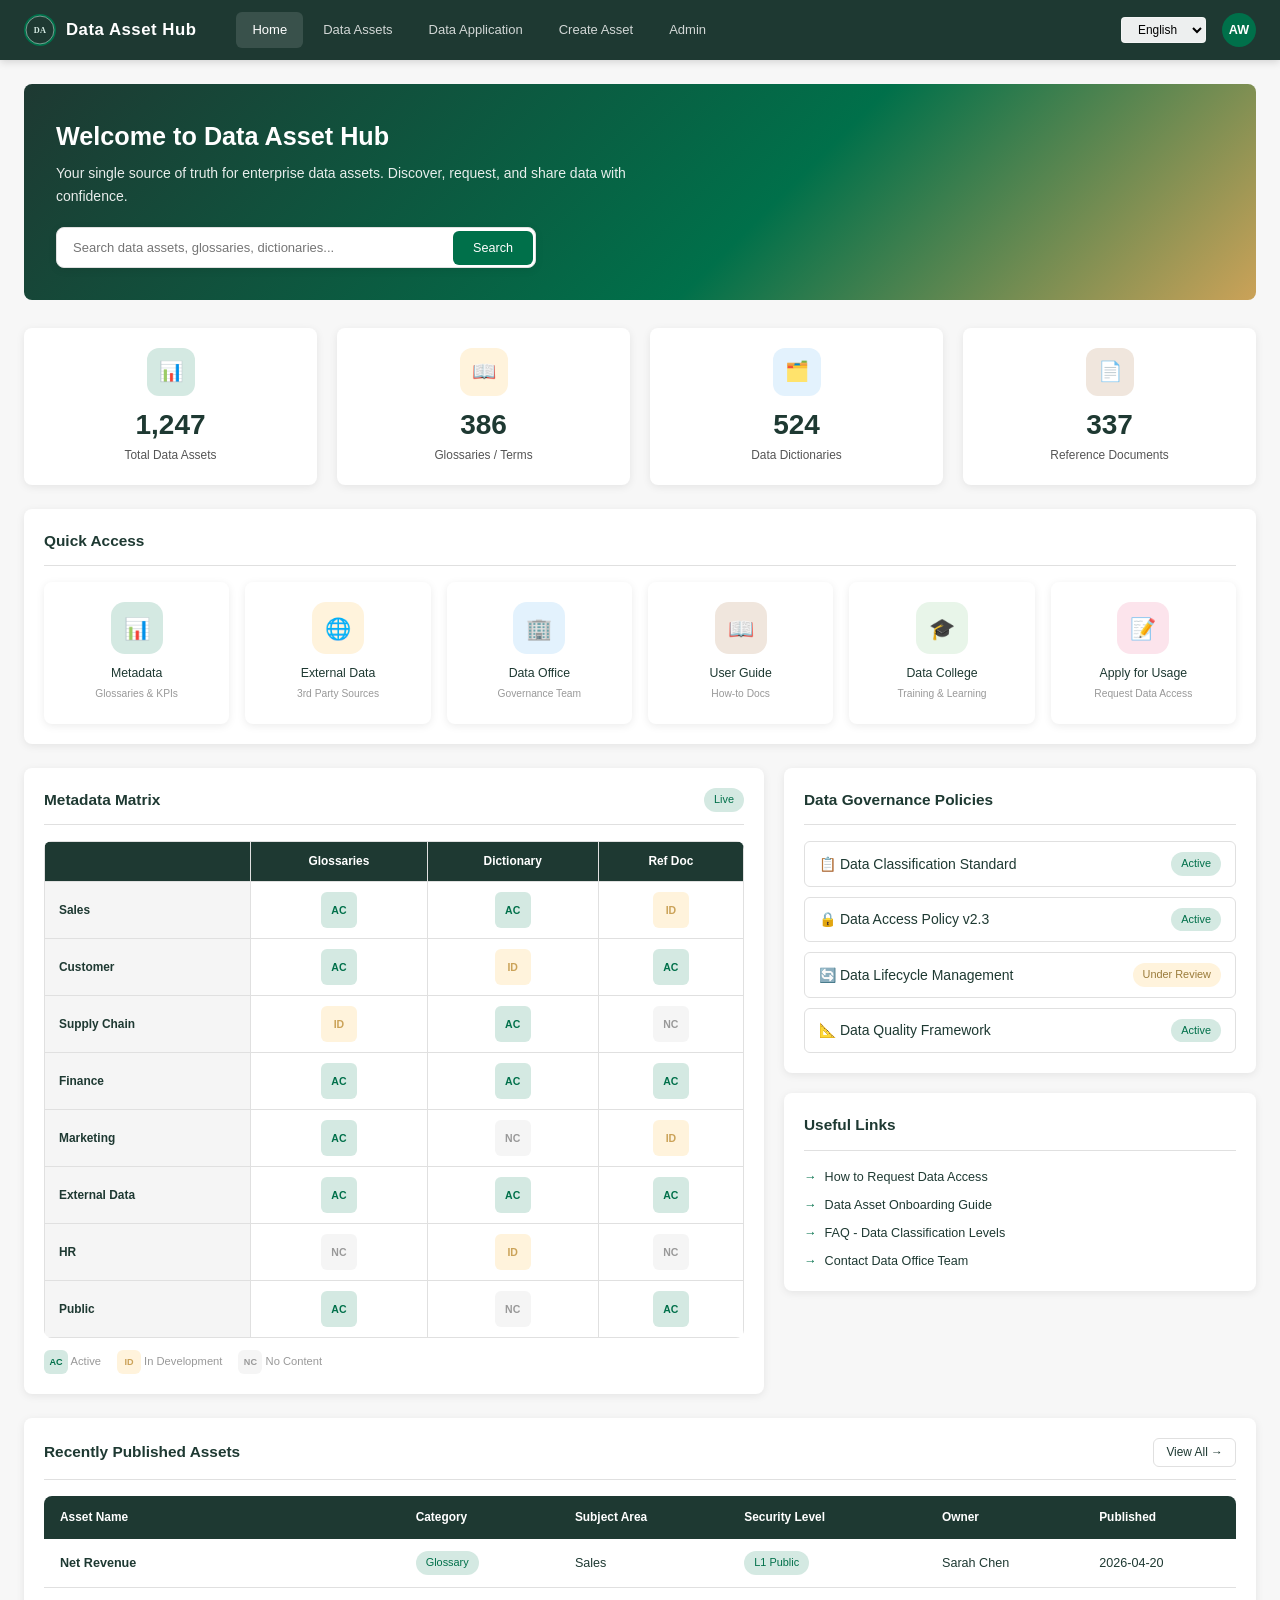
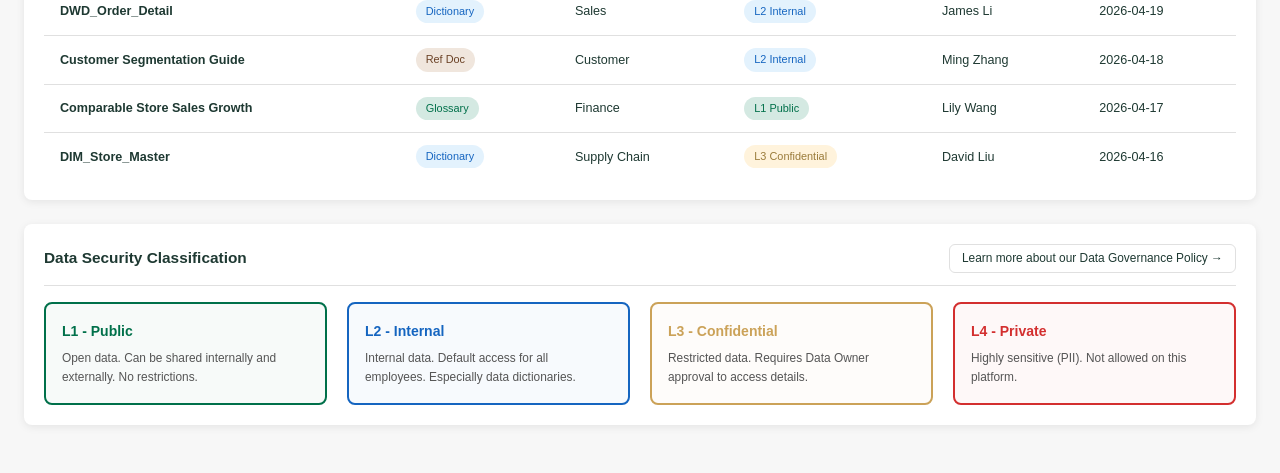
==== index.html @ 6fecf53f "Add asset shelf page with grid and list views, filtering options, and apply modal for L3 assets" ====
<!DOCTYPE html>
<html lang="en">
<head>
  <meta charset="UTF-8">
  <meta name="viewport" content="width=device-width, initial-scale=1.0">
  <title>Data Asset Hub - Home</title>
  <link rel="stylesheet" href="css/style.css">
</head>
<body>
  <div id="nav-placeholder"></div>

  <div class="page-wrapper">
    <div class="page-container wide">

      <!-- Hero Banner -->
      <div class="detail-hero" style="margin-bottom:28px; background: linear-gradient(135deg, #1E3932 0%, #00704A 60%, #CBA258 100%);">
        <div style="max-width:640px;">
          <h1 style="font-size:1.8rem; margin-bottom:6px;">Welcome to Data Asset Hub</h1>
          <p style="opacity:0.9; font-size:1rem; margin-bottom:20px;">Your single source of truth for enterprise data assets. Discover, request, and share data with confidence.</p>
          <div class="search-bar" style="max-width:480px; background:#fff;">
            <input type="text" placeholder="Search data assets, glossaries, dictionaries..." onkeydown="if(event.key==='Enter')handleSearch(this)">
            <button onclick="handleSearch(this.previousElementSibling)">Search</button>
          </div>
        </div>
      </div>

      <!-- Stats Overview -->
      <div class="grid-4 mb-24">
        <div class="stat-card">
          <div class="stat-icon" style="background:var(--sb-light-green); color:var(--sb-green);">📊</div>
          <div class="stat-number">1,247</div>
          <div class="stat-label">Total Data Assets</div>
        </div>
        <div class="stat-card">
          <div class="stat-icon" style="background:#FFF3DC; color:var(--sb-gold);">📖</div>
          <div class="stat-number">386</div>
          <div class="stat-label">Glossaries / Terms</div>
        </div>
        <div class="stat-card">
          <div class="stat-icon" style="background:#E3F2FD; color:#1565C0;">🗂️</div>
          <div class="stat-number">524</div>
          <div class="stat-label">Data Dictionaries</div>
        </div>
        <div class="stat-card">
          <div class="stat-icon" style="background:#F0E6DD; color:var(--sb-brown);">📄</div>
          <div class="stat-number">337</div>
          <div class="stat-label">Reference Documents</div>
        </div>
      </div>

      <!-- Quick Access -->
      <div class="card mb-24">
        <div class="card-header">
          <h3>Quick Access</h3>
        </div>
        <div class="feature-icon-grid" style="grid-template-columns:repeat(6,1fr);">
          <a href="shelf.html?type=glossary" class="feature-icon-card">
            <div class="fi-icon" style="background:var(--sb-light-green); color:var(--sb-green);">📊</div>
            <div class="fi-label">Metadata<br><small style="color:var(--text-muted)">Glossaries & KPIs</small></div>
          </a>
          <a href="shelf.html?domain=external" class="feature-icon-card">
            <div class="fi-icon" style="background:#FFF3DC; color:var(--sb-gold);">🌐</div>
            <div class="fi-label">External Data<br><small style="color:var(--text-muted)">3rd Party Sources</small></div>
          </a>
          <a href="#" class="feature-icon-card">
            <div class="fi-icon" style="background:#E3F2FD; color:#1565C0;">🏢</div>
            <div class="fi-label">Data Office<br><small style="color:var(--text-muted)">Governance Team</small></div>
          </a>
          <a href="#" class="feature-icon-card">
            <div class="fi-icon" style="background:#F0E6DD; color:var(--sb-brown);">📖</div>
            <div class="fi-label">User Guide<br><small style="color:var(--text-muted)">How-to Docs</small></div>
          </a>
          <a href="#" class="feature-icon-card">
            <div class="fi-icon" style="background:#E8F5E9; color:var(--sb-dark-green);">🎓</div>
            <div class="fi-label">Data College<br><small style="color:var(--text-muted)">Training & Learning</small></div>
          </a>
          <a href="apply-data.html" class="feature-icon-card">
            <div class="fi-icon" style="background:#FCE4EC; color:#C62828;">📝</div>
            <div class="fi-label">Apply for Usage<br><small style="color:var(--text-muted)">Request Data Access</small></div>
          </a>
        </div>
      </div>

      <!-- Two column: Matrix + Policies -->
      <div class="grid-2 mb-24">

        <!-- Metadata Platform Matrix -->
        <div class="card">
          <div class="card-header">
            <h3>Metadata Matrix</h3>
            <span class="tag tag-green">Live</span>
          </div>
          <div class="matrix-container" style="box-shadow:none;">
            <table class="matrix-table">
              <thead>
                <tr>
                  <th></th>
                  <th>Glossaries</th>
                  <th>Dictionary</th>
                  <th>Ref Doc</th>
                </tr>
              </thead>
              <tbody>
                <tr>
                  <th>Sales</th>
                  <td><span class="matrix-cell ac" onclick="location.href='shelf.html?domain=sales&type=glossary'">AC</span></td>
                  <td><span class="matrix-cell ac" onclick="location.href='shelf.html?domain=sales&type=dictionary'">AC</span></td>
                  <td><span class="matrix-cell id">ID</span></td>
                </tr>
                <tr>
                  <th>Customer</th>
                  <td><span class="matrix-cell ac" onclick="location.href='shelf.html?domain=customer&type=glossary'">AC</span></td>
                  <td><span class="matrix-cell id">ID</span></td>
                  <td><span class="matrix-cell ac" onclick="location.href='shelf.html?domain=customer&type=document'">AC</span></td>
                </tr>
                <tr>
                  <th>Supply Chain</th>
                  <td><span class="matrix-cell id">ID</span></td>
                  <td><span class="matrix-cell ac" onclick="location.href='shelf.html?domain=supply&type=dictionary'">AC</span></td>
                  <td><span class="matrix-cell nc">NC</span></td>
                </tr>
                <tr>
                  <th>Finance</th>
                  <td><span class="matrix-cell ac" onclick="location.href='shelf.html?domain=finance&type=glossary'">AC</span></td>
                  <td><span class="matrix-cell ac" onclick="location.href='shelf.html?domain=finance&type=dictionary'">AC</span></td>
                  <td><span class="matrix-cell ac" onclick="location.href='shelf.html?domain=finance&type=document'">AC</span></td>
                </tr>
                <tr>
                  <th>Marketing</th>
                  <td><span class="matrix-cell ac" onclick="location.href='shelf.html?domain=marketing&type=glossary'">AC</span></td>
                  <td><span class="matrix-cell nc">NC</span></td>
                  <td><span class="matrix-cell id">ID</span></td>
                </tr>
                <tr>
                  <th>External Data</th>
                  <td><span class="matrix-cell ac" onclick="location.href='shelf.html?domain=external&type=glossary'">AC</span></td>
                  <td><span class="matrix-cell ac" onclick="location.href='shelf.html?domain=external&type=dictionary'">AC</span></td>
                  <td><span class="matrix-cell ac" onclick="location.href='shelf.html?domain=external&type=document'">AC</span></td>
                </tr>
                <tr>
                  <th>HR</th>
                  <td><span class="matrix-cell nc">NC</span></td>
                  <td><span class="matrix-cell id">ID</span></td>
                  <td><span class="matrix-cell nc">NC</span></td>
                </tr>
                <tr>
                  <th>Public</th>
                  <td><span class="matrix-cell ac" onclick="location.href='shelf.html?domain=public&type=glossary'">AC</span></td>
                  <td><span class="matrix-cell nc">NC</span></td>
                  <td><span class="matrix-cell ac" onclick="location.href='shelf.html?domain=public&type=document'">AC</span></td>
                </tr>
              </tbody>
            </table>
          </div>
          <div style="margin-top:12px; font-size:0.8rem; color:var(--text-muted); display:flex; gap:16px;">
            <span><span class="matrix-cell ac" style="width:24px;height:24px;font-size:0.65rem;">AC</span> Active</span>
            <span><span class="matrix-cell id" style="width:24px;height:24px;font-size:0.65rem;">ID</span> In Development</span>
            <span><span class="matrix-cell nc" style="width:24px;height:24px;font-size:0.65rem;">NC</span> No Content</span>
          </div>
        </div>

        <!-- Governance Policies & Useful Links -->
        <div>
          <div class="card" style="margin-bottom:20px;">
            <div class="card-header">
              <h3>Data Governance Policies</h3>
            </div>
            <div style="display:flex; flex-direction:column; gap:10px;">
              <a href="#" class="flex-between" style="padding:10px 14px; border-radius:6px; border:1px solid var(--border-color); color:var(--text-primary);">
                <span>📋 Data Classification Standard</span>
                <span class="tag tag-green">Active</span>
              </a>
              <a href="#" class="flex-between" style="padding:10px 14px; border-radius:6px; border:1px solid var(--border-color); color:var(--text-primary);">
                <span>🔒 Data Access Policy v2.3</span>
                <span class="tag tag-green">Active</span>
              </a>
              <a href="#" class="flex-between" style="padding:10px 14px; border-radius:6px; border:1px solid var(--border-color); color:var(--text-primary);">
                <span>🔄 Data Lifecycle Management</span>
                <span class="tag tag-gold">Under Review</span>
              </a>
              <a href="#" class="flex-between" style="padding:10px 14px; border-radius:6px; border:1px solid var(--border-color); color:var(--text-primary);">
                <span>📐 Data Quality Framework</span>
                <span class="tag tag-green">Active</span>
              </a>
            </div>
          </div>

          <div class="card">
            <div class="card-header">
              <h3>Useful Links</h3>
            </div>
            <div style="display:flex; flex-direction:column; gap:8px;">
              <a href="#" style="display:flex; align-items:center; gap:8px; color:var(--text-primary); font-size:0.9rem;">
                <span style="color:var(--sb-green);">→</span> How to Request Data Access
              </a>
              <a href="#" style="display:flex; align-items:center; gap:8px; color:var(--text-primary); font-size:0.9rem;">
                <span style="color:var(--sb-green);">→</span> Data Asset Onboarding Guide
              </a>
              <a href="#" style="display:flex; align-items:center; gap:8px; color:var(--text-primary); font-size:0.9rem;">
                <span style="color:var(--sb-green);">→</span> FAQ - Data Classification Levels
              </a>
              <a href="#" style="display:flex; align-items:center; gap:8px; color:var(--text-primary); font-size:0.9rem;">
                <span style="color:var(--sb-green);">→</span> Contact Data Office Team
              </a>
            </div>
          </div>
        </div>
      </div>

      <!-- Recently Published Assets -->
      <div class="card mb-24">
        <div class="card-header">
          <h3>Recently Published Assets</h3>
          <a href="shelf.html" class="btn btn-sm btn-secondary">View All →</a>
        </div>
        <table class="data-table">
          <thead>
            <tr>
              <th>Asset Name</th>
              <th>Category</th>
              <th>Subject Area</th>
              <th>Security Level</th>
              <th>Owner</th>
              <th>Published</th>
            </tr>
          </thead>
          <tbody>
            <tr style="cursor:pointer" onclick="location.href='detail-glossary.html'">
              <td><strong>Net Revenue</strong></td>
              <td><span class="tag tag-green">Glossary</span></td>
              <td>Sales</td>
              <td><span class="tag tag-l1">L1 Public</span></td>
              <td>Sarah Chen</td>
              <td>2026-04-20</td>
            </tr>
            <tr style="cursor:pointer" onclick="location.href='detail-dictionary.html'">
              <td><strong>DWD_Order_Detail</strong></td>
              <td><span class="tag tag-blue">Dictionary</span></td>
              <td>Sales</td>
              <td><span class="tag tag-l2">L2 Internal</span></td>
              <td>James Li</td>
              <td>2026-04-19</td>
            </tr>
            <tr style="cursor:pointer" onclick="location.href='detail-document.html'">
              <td><strong>Customer Segmentation Guide</strong></td>
              <td><span class="tag tag-brown">Ref Doc</span></td>
              <td>Customer</td>
              <td><span class="tag tag-l2">L2 Internal</span></td>
              <td>Ming Zhang</td>
              <td>2026-04-18</td>
            </tr>
            <tr style="cursor:pointer" onclick="location.href='detail-glossary.html'">
              <td><strong>Comparable Store Sales Growth</strong></td>
              <td><span class="tag tag-green">Glossary</span></td>
              <td>Finance</td>
              <td><span class="tag tag-l1">L1 Public</span></td>
              <td>Lily Wang</td>
              <td>2026-04-17</td>
            </tr>
            <tr style="cursor:pointer" onclick="location.href='detail-dictionary.html'">
              <td><strong>DIM_Store_Master</strong></td>
              <td><span class="tag tag-blue">Dictionary</span></td>
              <td>Supply Chain</td>
              <td><span class="tag tag-l3">L3 Confidential</span></td>
              <td>David Liu</td>
              <td>2026-04-16</td>
            </tr>
          </tbody>
        </table>
      </div>

      <!-- Data Security Levels Guide -->
      <div class="card mb-24">
        <div class="card-header">
          <h3>Data Security Classification</h3>
          <a href="detail-policy.html" class="btn btn-sm btn-secondary">Learn more about our Data Governance Policy →</a>
        </div>
        <div class="grid-4">
          <div style="padding:16px; border-radius:8px; border:2px solid var(--sb-green); background:rgba(0,112,74,0.03);">
            <div style="font-weight:700; color:var(--sb-green); margin-bottom:6px;">L1 - Public</div>
            <div style="font-size:0.85rem; color:var(--text-secondary);">Open data. Can be shared internally and externally. No restrictions.</div>
          </div>
          <div style="padding:16px; border-radius:8px; border:2px solid #1565C0; background:rgba(21,101,192,0.03);">
            <div style="font-weight:700; color:#1565C0; margin-bottom:6px;">L2 - Internal</div>
            <div style="font-size:0.85rem; color:var(--text-secondary);">Internal data. Default access for all employees. Especially data dictionaries.</div>
          </div>
          <div style="padding:16px; border-radius:8px; border:2px solid var(--sb-gold); background:rgba(203,162,88,0.03);">
            <div style="font-weight:700; color:var(--sb-gold); margin-bottom:6px;">L3 - Confidential</div>
            <div style="font-size:0.85rem; color:var(--text-secondary);">Restricted data. Requires Data Owner approval to access details.</div>
          </div>
          <div style="padding:16px; border-radius:8px; border:2px solid var(--sb-error); background:rgba(211,47,47,0.03);">
            <div style="font-weight:700; color:var(--sb-error); margin-bottom:6px;">L4 - Private</div>
            <div style="font-size:0.85rem; color:var(--text-secondary);">Highly sensitive (PII). Not allowed on this platform.</div>
          </div>
        </div>
      </div>

    </div>
  </div>

  <script src="js/main.js"></script>
  <script>initNav('home');</script>
</body>
</html>
---- css/style.css ----
/* ===== Starbucks Data Asset Platform - Global Styles ===== */

/* -- CSS Variables -- */
:root {
  --sb-green: #00704A;
  --sb-dark-green: #1E3932;
  --sb-light-green: #D4E9E2;
  --sb-brown: #6B4226;
  --sb-gold: #CBA258;
  --sb-yellow: #F5A623;
  --sb-orange-light: #F4B8A5;
  --sb-cancel-pink: #E8967D;
  --sb-success: #2E7D32;
  --sb-warning: #F5A623;
  --sb-error: #D32F2F;
  --sb-info: #1976D2;
  --bg-primary: #F7F7F7;
  --bg-white: #FFFFFF;
  --bg-card: #FFFFFF;
  --text-primary: #1E3932;
  --text-secondary: #555555;
  --text-muted: #999999;
  --border-color: #E0E0E0;
  --border-radius: 8px;
  --shadow-card: 0 2px 8px rgba(0, 0, 0, 0.08);
  --shadow-hover: 0 4px 16px rgba(0, 0, 0, 0.12);
  --nav-height: 60px;
  --sidebar-width: 240px;
  --transition: all 0.2s ease;
}

/* -- Reset & Base -- */
*, *::before, *::after {
  box-sizing: border-box;
  margin: 0;
  padding: 0;
}

html {
  font-size: 14px;
  scroll-behavior: smooth;
}

body {
  font-family: 'Segoe UI', 'PingFang SC', 'Microsoft YaHei', sans-serif;
  color: var(--text-primary);
  background: var(--bg-primary);
  line-height: 1.6;
  min-height: 100vh;
}

a {
  color: var(--sb-green);
  text-decoration: none;
  transition: var(--transition);
}
a:hover {
  color: var(--sb-dark-green);
}

img {
  max-width: 100%;
}

/* -- Top Navigation -- */
.top-nav {
  position: fixed;
  top: 0;
  left: 0;
  right: 0;
  height: var(--nav-height);
  background: var(--sb-dark-green);
  color: #fff;
  display: flex;
  align-items: center;
  padding: 0 24px;
  z-index: 1000;
  box-shadow: 0 2px 8px rgba(0,0,0,0.15);
}

.top-nav .logo {
  display: flex;
  align-items: center;
  gap: 10px;
  font-size: 1.2rem;
  font-weight: 700;
  letter-spacing: 0.5px;
  cursor: pointer;
}

.top-nav .logo svg {
  width: 32px;
  height: 32px;
}

.top-nav .nav-links {
  display: flex;
  align-items: center;
  gap: 4px;
  margin-left: 40px;
}

.top-nav .nav-links a {
  color: rgba(255,255,255,0.8);
  padding: 8px 16px;
  border-radius: 6px;
  font-size: 0.93rem;
  transition: var(--transition);
}

.top-nav .nav-links a:hover,
.top-nav .nav-links a.active {
  color: #fff;
  background: rgba(255,255,255,0.12);
}

.top-nav .nav-right {
  margin-left: auto;
  display: flex;
  align-items: center;
  gap: 16px;
}

.top-nav .nav-right .lang-switch {
  background: rgba(255,255,255,0.92);
  border: 1px solid rgba(255,255,255,0.4);
  color: #000;
  padding: 4px 12px;
  border-radius: 4px;
  cursor: pointer;
  font-size: 0.85rem;
}

.top-nav .user-avatar {
  width: 34px;
  height: 34px;
  border-radius: 50%;
  background: var(--sb-green);
  display: flex;
  align-items: center;
  justify-content: center;
  font-weight: 600;
  font-size: 0.9rem;
  cursor: pointer;
}

/* -- Page Layout -- */
.page-wrapper {
  margin-top: var(--nav-height);
  min-height: calc(100vh - var(--nav-height));
}

.page-container {
  max-width: 1280px;
  margin: 0 auto;
  padding: 24px;
}

.page-container.wide {
  max-width: 1440px;
}

/* -- Page Header -- */
.page-header {
  display: flex;
  align-items: center;
  justify-content: space-between;
  margin-bottom: 24px;
  flex-wrap: wrap;
  gap: 12px;
}

.page-header h1 {
  font-size: 1.6rem;
  font-weight: 700;
  color: var(--sb-dark-green);
}

.page-header .breadcrumb {
  font-size: 0.85rem;
  color: var(--text-muted);
  display: flex;
  align-items: center;
  gap: 6px;
  width: 100%;
}

.page-header .breadcrumb a {
  color: var(--text-secondary);
}
.page-header .breadcrumb span {
  color: var(--text-muted);
}

/* -- Buttons -- */
.btn {
  display: inline-flex;
  align-items: center;
  gap: 6px;
  padding: 8px 20px;
  border-radius: 6px;
  border: none;
  font-size: 0.93rem;
  font-weight: 500;
  cursor: pointer;
  transition: var(--transition);
  line-height: 1.4;
}

.btn-primary {
  background: var(--sb-green);
  color: #fff;
}
.btn-primary:hover {
  background: #005a3c;
}

.btn-secondary {
  background: var(--bg-white);
  color: var(--text-primary);
  border: 1px solid var(--border-color);
}
.btn-secondary:hover {
  border-color: var(--sb-green);
  color: var(--sb-green);
}

.btn-cancel {
  background: var(--sb-cancel-pink);
  color: #fff;
}
.btn-cancel:hover {
  background: #d67b63;
}

.btn-gold {
  background: var(--sb-gold);
  color: #fff;
}
.btn-gold:hover {
  background: #b8914a;
}

.btn-sm {
  padding: 5px 12px;
  font-size: 0.85rem;
}

.btn-lg {
  padding: 12px 28px;
  font-size: 1rem;
}

/* -- Cards -- */
.card {
  background: var(--bg-card);
  border-radius: var(--border-radius);
  box-shadow: var(--shadow-card);
  padding: 20px;
  transition: var(--transition);
}

.card:hover {
  box-shadow: var(--shadow-hover);
}

.card-header {
  display: flex;
  align-items: center;
  justify-content: space-between;
  margin-bottom: 16px;
  padding-bottom: 12px;
  border-bottom: 1px solid var(--border-color);
}

.card-header h3 {
  font-size: 1.1rem;
  font-weight: 600;
  color: var(--sb-dark-green);
}

/* -- Tags / Badges -- */
.tag {
  display: inline-flex;
  align-items: center;
  padding: 3px 10px;
  border-radius: 12px;
  font-size: 0.78rem;
  font-weight: 500;
}

.tag-green {
  background: var(--sb-light-green);
  color: var(--sb-green);
}
.tag-brown {
  background: #F0E6DD;
  color: var(--sb-brown);
}
.tag-gold {
  background: #FFF3DC;
  color: #9A7B3A;
}
.tag-blue {
  background: #E3F2FD;
  color: #1565C0;
}
.tag-red {
  background: #FFEBEE;
  color: #C62828;
}

/* Security Level Tags */
.tag-l1 {
  background: var(--sb-light-green);
  color: var(--sb-green);
}
.tag-l2 {
  background: #E3F2FD;
  color: #1565C0;
}
.tag-l3 {
  background: #FFF3DC;
  color: #9A7B3A;
}

/* Status Tags */
.status-approved {
  background: var(--sb-light-green);
  color: var(--sb-success);
}
.status-pending {
  background: #FFF3DC;
  color: var(--sb-warning);
}
.status-rejected {
  background: #FFEBEE;
  color: var(--sb-error);
}
.status-draft {
  background: #F5F5F5;
  color: var(--text-muted);
}

/* -- Tables -- */
.data-table {
  width: 100%;
  border-collapse: collapse;
  background: var(--bg-white);
  border-radius: var(--border-radius);
  overflow: hidden;
}

.data-table thead {
  background: var(--sb-dark-green);
  color: #fff;
}

.data-table th {
  padding: 12px 16px;
  text-align: left;
  font-weight: 600;
  font-size: 0.85rem;
  white-space: nowrap;
}

.data-table td {
  padding: 12px 16px;
  border-bottom: 1px solid var(--border-color);
  font-size: 0.9rem;
}

.data-table tbody tr:hover {
  background: #f9fdfb;
}

.data-table tbody tr:last-child td {
  border-bottom: none;
}

/* -- Forms -- */
.form-group {
  margin-bottom: 20px;
}

.form-group label {
  display: block;
  font-weight: 600;
  margin-bottom: 6px;
  font-size: 0.9rem;
  color: var(--text-primary);
}

.form-group label .required {
  color: var(--sb-error);
  margin-left: 2px;
}

.form-control {
  width: 100%;
  padding: 10px 14px;
  border: 1px solid var(--border-color);
  border-radius: 6px;
  font-size: 0.9rem;
  color: var(--text-primary);
  background: var(--bg-white);
  transition: var(--transition);
}

.form-control:focus {
  outline: none;
  border-color: var(--sb-green);
  box-shadow: 0 0 0 3px rgba(0, 112, 74, 0.1);
}

select.form-control {
  appearance: none;
  background-image: url("data:image/svg+xml,%3Csvg xmlns='http://www.w3.org/2000/svg' width='12' height='12' viewBox='0 0 12 12'%3E%3Cpath fill='%23555' d='M6 8L1 3h10z'/%3E%3C/svg%3E");
  background-repeat: no-repeat;
  background-position: right 12px center;
  padding-right: 32px;
}

textarea.form-control {
  resize: vertical;
  min-height: 80px;
}

.form-row {
  display: grid;
  grid-template-columns: 1fr 1fr;
  gap: 16px;
}

.form-section {
  background: var(--bg-white);
  border-radius: var(--border-radius);
  box-shadow: var(--shadow-card);
  padding: 24px;
  margin-bottom: 20px;
}

.form-section h3 {
  font-size: 1.05rem;
  font-weight: 600;
  color: var(--sb-dark-green);
  margin-bottom: 20px;
  padding-bottom: 10px;
  border-bottom: 2px solid var(--sb-light-green);
}

/* -- Search Bar -- */
.search-bar {
  display: flex;
  align-items: center;
  background: var(--bg-white);
  border: 1px solid var(--border-color);
  border-radius: 8px;
  padding: 2px;
  max-width: 480px;
  box-shadow: var(--shadow-card);
}

.search-bar input {
  flex: 1;
  border: none;
  padding: 10px 14px;
  font-size: 0.93rem;
  outline: none;
  background: transparent;
}

.search-bar button {
  background: var(--sb-green);
  color: #fff;
  border: none;
  padding: 10px 20px;
  border-radius: 6px;
  cursor: pointer;
  font-size: 0.9rem;
  transition: var(--transition);
}

.search-bar button:hover {
  background: #005a3c;
}

/* -- Grid Layouts -- */
.grid-2 { display: grid; grid-template-columns: 1fr 1fr; gap: 20px; }
.grid-3 { display: grid; grid-template-columns: repeat(3, 1fr); gap: 20px; }
.grid-4 { display: grid; grid-template-columns: repeat(4, 1fr); gap: 20px; }

/* -- Stats Cards -- */
.stat-card {
  background: var(--bg-white);
  border-radius: var(--border-radius);
  padding: 20px;
  box-shadow: var(--shadow-card);
  text-align: center;
  transition: var(--transition);
}

.stat-card:hover {
  transform: translateY(-2px);
  box-shadow: var(--shadow-hover);
}

.stat-card .stat-icon {
  width: 48px;
  height: 48px;
  border-radius: 12px;
  display: flex;
  align-items: center;
  justify-content: center;
  margin: 0 auto 12px;
  font-size: 1.4rem;
}

.stat-card .stat-number {
  font-size: 2rem;
  font-weight: 700;
  color: var(--sb-dark-green);
  line-height: 1.2;
}

.stat-card .stat-label {
  color: var(--text-secondary);
  font-size: 0.85rem;
  margin-top: 4px;
}

/* -- Matrix -- */
.matrix-container {
  overflow-x: auto;
  background: var(--bg-white);
  border-radius: var(--border-radius);
  box-shadow: var(--shadow-card);
}

.matrix-table {
  width: 100%;
  border-collapse: collapse;
  min-width: 700px;
}

.matrix-table th,
.matrix-table td {
  padding: 10px 14px;
  text-align: center;
  font-size: 0.85rem;
  border: 1px solid var(--border-color);
}

.matrix-table thead th {
  background: var(--sb-dark-green);
  color: #fff;
  font-weight: 600;
}

.matrix-table tbody th {
  background: #f5f5f5;
  font-weight: 600;
  text-align: left;
}

.matrix-cell {
  display: inline-flex;
  align-items: center;
  justify-content: center;
  width: 36px;
  height: 36px;
  border-radius: 6px;
  font-size: 0.75rem;
  font-weight: 600;
  cursor: pointer;
  transition: var(--transition);
}

.matrix-cell.ac {
  background: var(--sb-light-green);
  color: var(--sb-green);
}
.matrix-cell.ac:hover {
  background: var(--sb-green);
  color: #fff;
}

.matrix-cell.id {
  background: #FFF3DC;
  color: var(--sb-gold);
}

.matrix-cell.nc {
  background: #F5F5F5;
  color: var(--text-muted);
}

/* -- Timeline / Approval Flow -- */
.timeline {
  position: relative;
  padding-left: 32px;
}

.timeline::before {
  content: '';
  position: absolute;
  left: 12px;
  top: 0;
  bottom: 0;
  width: 2px;
  background: var(--border-color);
}

.timeline-item {
  position: relative;
  padding-bottom: 24px;
}

.timeline-item:last-child {
  padding-bottom: 0;
}

.timeline-dot {
  position: absolute;
  left: -26px;
  top: 4px;
  width: 14px;
  height: 14px;
  border-radius: 50%;
  background: var(--sb-green);
  border: 2px solid var(--bg-white);
  box-shadow: 0 0 0 2px var(--sb-green);
}

.timeline-dot.pending {
  background: var(--sb-gold);
  box-shadow: 0 0 0 2px var(--sb-gold);
}

.timeline-dot.rejected {
  background: var(--sb-error);
  box-shadow: 0 0 0 2px var(--sb-error);
}

.timeline-content {
  background: var(--bg-white);
  border-radius: var(--border-radius);
  padding: 14px 18px;
  box-shadow: var(--shadow-card);
}

.timeline-content .tl-header {
  display: flex;
  justify-content: space-between;
  align-items: center;
  margin-bottom: 6px;
}

.timeline-content .tl-name {
  font-weight: 600;
  color: var(--sb-dark-green);
}

.timeline-content .tl-date {
  font-size: 0.8rem;
  color: var(--text-muted);
}

.timeline-content .tl-role {
  font-size: 0.82rem;
  color: var(--text-secondary);
}

/* -- Tabs -- */
.tabs {
  display: flex;
  border-bottom: 2px solid var(--border-color);
  margin-bottom: 20px;
  gap: 0;
}

.tab-item {
  padding: 10px 20px;
  cursor: pointer;
  font-weight: 500;
  color: var(--text-secondary);
  border-bottom: 2px solid transparent;
  margin-bottom: -2px;
  transition: var(--transition);
  font-size: 0.93rem;
}

.tab-item:hover {
  color: var(--sb-green);
}

.tab-item.active {
  color: var(--sb-green);
  border-bottom-color: var(--sb-green);
}

.tab-content {
  display: none;
}

.tab-content.active {
  display: block;
}

/* -- Asset Card (Shelf page) -- */
.asset-card {
  background: var(--bg-white);
  border-radius: var(--border-radius);
  box-shadow: var(--shadow-card);
  padding: 20px;
  transition: var(--transition);
  cursor: pointer;
  border-left: 4px solid transparent;
}

.asset-card:hover {
  box-shadow: var(--shadow-hover);
  border-left-color: var(--sb-green);
  transform: translateY(-1px);
}

.asset-card .ac-top {
  display: flex;
  align-items: flex-start;
  justify-content: space-between;
  margin-bottom: 12px;
}

.asset-card .ac-title {
  font-size: 1rem;
  font-weight: 600;
  color: var(--sb-dark-green);
  line-height: 1.4;
}

.asset-card .ac-tags {
  display: flex;
  flex-wrap: wrap;
  gap: 6px;
  margin-bottom: 10px;
}

.asset-card .ac-desc {
  font-size: 0.85rem;
  color: var(--text-secondary);
  line-height: 1.5;
  margin-bottom: 12px;
  display: -webkit-box;
  -webkit-line-clamp: 2;
  -webkit-box-orient: vertical;
  overflow: hidden;
}

.asset-card .ac-footer {
  display: flex;
  align-items: center;
  justify-content: space-between;
  font-size: 0.8rem;
  color: var(--text-muted);
  padding-top: 10px;
  border-top: 1px solid var(--border-color);
}

.asset-card .ac-owner {
  display: flex;
  align-items: center;
  gap: 6px;
}

.asset-card .ac-owner-avatar {
  width: 22px;
  height: 22px;
  border-radius: 50%;
  background: var(--sb-light-green);
  color: var(--sb-green);
  display: flex;
  align-items: center;
  justify-content: center;
  font-size: 0.7rem;
  font-weight: 600;
}

/* -- Filter sidebar -- */
.filter-sidebar {
  background: var(--bg-white);
  border-radius: var(--border-radius);
  box-shadow: var(--shadow-card);
  padding: 20px;
}

.filter-group {
  margin-bottom: 20px;
}

.filter-group h4 {
  font-size: 0.9rem;
  font-weight: 600;
  color: var(--sb-dark-green);
  margin-bottom: 10px;
}

.filter-option {
  display: flex;
  align-items: center;
  gap: 8px;
  padding: 6px 0;
  cursor: pointer;
  font-size: 0.88rem;
  color: var(--text-secondary);
}

.filter-option input[type="checkbox"] {
  accent-color: var(--sb-green);
}

/* -- Detail Page Sections -- */
.detail-hero {
  background: linear-gradient(135deg, var(--sb-dark-green), var(--sb-green));
  color: #fff;
  padding: 32px;
  border-radius: var(--border-radius);
  margin-bottom: 24px;
}

.detail-hero h1 {
  font-size: 1.5rem;
  margin-bottom: 8px;
}

.detail-hero .detail-meta {
  display: flex;
  flex-wrap: wrap;
  gap: 16px;
  font-size: 0.88rem;
  opacity: 0.9;
}

.detail-section {
  background: var(--bg-white);
  border-radius: var(--border-radius);
  box-shadow: var(--shadow-card);
  padding: 24px;
  margin-bottom: 20px;
}

.detail-section h2 {
  font-size: 1.15rem;
  font-weight: 600;
  color: var(--sb-dark-green);
  margin-bottom: 16px;
  padding-bottom: 8px;
  border-bottom: 2px solid var(--sb-light-green);
}

.detail-row {
  display: flex;
  padding: 10px 0;
  border-bottom: 1px solid #f5f5f5;
}

.detail-row:last-child {
  border-bottom: none;
}

.detail-label {
  width: 180px;
  flex-shrink: 0;
  font-weight: 600;
  color: var(--text-secondary);
  font-size: 0.9rem;
}

.detail-value {
  flex: 1;
  font-size: 0.9rem;
}

/* -- Pagination -- */
.pagination {
  display: flex;
  align-items: center;
  justify-content: center;
  gap: 4px;
  margin-top: 24px;
}

.pagination a,
.pagination span {
  display: inline-flex;
  align-items: center;
  justify-content: center;
  min-width: 36px;
  height: 36px;
  padding: 0 8px;
  border-radius: 6px;
  font-size: 0.88rem;
  color: var(--text-secondary);
  transition: var(--transition);
}

.pagination a:hover {
  background: var(--sb-light-green);
  color: var(--sb-green);
}

.pagination .active {
  background: var(--sb-green);
  color: #fff;
}

/* -- Quick Links / Feature Icons -- */
.feature-icon-grid {
  display: grid;
  grid-template-columns: repeat(4, 1fr);
  gap: 16px;
}

.feature-icon-card {
  display: flex;
  flex-direction: column;
  align-items: center;
  gap: 10px;
  padding: 20px 12px;
  background: var(--bg-white);
  border-radius: var(--border-radius);
  box-shadow: var(--shadow-card);
  cursor: pointer;
  transition: var(--transition);
  text-align: center;
}

.feature-icon-card:hover {
  transform: translateY(-2px);
  box-shadow: var(--shadow-hover);
}

.feature-icon-card .fi-icon {
  width: 52px;
  height: 52px;
  border-radius: 14px;
  display: flex;
  align-items: center;
  justify-content: center;
  font-size: 1.5rem;
}

.feature-icon-card .fi-label {
  font-size: 0.88rem;
  font-weight: 500;
  color: var(--text-primary);
}

/* -- Modal -- */
.modal-overlay {
  display: none;
  position: fixed;
  inset: 0;
  background: rgba(0,0,0,0.45);
  z-index: 2000;
  align-items: center;
  justify-content: center;
}

.modal-overlay.show {
  display: flex;
}

.modal {
  background: var(--bg-white);
  border-radius: 12px;
  padding: 28px;
  width: 90%;
  max-width: 560px;
  max-height: 80vh;
  overflow-y: auto;
  box-shadow: 0 12px 40px rgba(0,0,0,0.2);
}

.modal h2 {
  font-size: 1.2rem;
  color: var(--sb-dark-green);
  margin-bottom: 16px;
}

.modal-actions {
  display: flex;
  gap: 12px;
  justify-content: flex-end;
  margin-top: 20px;
}

/* -- Toast -- */
.toast {
  position: fixed;
  top: 80px;
  right: 24px;
  background: var(--sb-green);
  color: #fff;
  padding: 12px 20px;
  border-radius: 8px;
  box-shadow: 0 4px 16px rgba(0,0,0,0.15);
  z-index: 3000;
  transform: translateX(120%);
  transition: transform 0.3s ease;
  font-size: 0.9rem;
}

.toast.show {
  transform: translateX(0);
}

/* -- Utility Classes -- */
.flex { display: flex; }
.flex-center { display: flex; align-items: center; justify-content: center; }
.flex-between { display: flex; align-items: center; justify-content: space-between; }
.gap-8 { gap: 8px; }
.gap-12 { gap: 12px; }
.gap-16 { gap: 16px; }
.gap-20 { gap: 20px; }
.mt-12 { margin-top: 12px; }
.mt-20 { margin-top: 20px; }
.mt-24 { margin-top: 24px; }
.mb-12 { margin-bottom: 12px; }
.mb-20 { margin-bottom: 20px; }
.mb-24 { margin-bottom: 24px; }
.text-center { text-align: center; }
.text-right { text-align: right; }
.text-muted { color: var(--text-muted); }
.text-green { color: var(--sb-green); }
.text-brown { color: var(--sb-brown); }
.fw-600 { font-weight: 600; }
.hidden { display: none; }

/* -- Responsive -- */
@media (max-width: 1024px) {
  .grid-4 { grid-template-columns: repeat(2, 1fr); }
  .grid-3 { grid-template-columns: repeat(2, 1fr); }
  .feature-icon-grid { grid-template-columns: repeat(3, 1fr) !important; }
}

@media (max-width: 768px) {
  .grid-4, .grid-3, .grid-2 { grid-template-columns: 1fr; }
  .form-row { grid-template-columns: 1fr; }
  .feature-icon-grid { grid-template-columns: repeat(2, 1fr) !important; }
  .top-nav .nav-links { display: none; }
  .page-container { padding: 16px; }
}
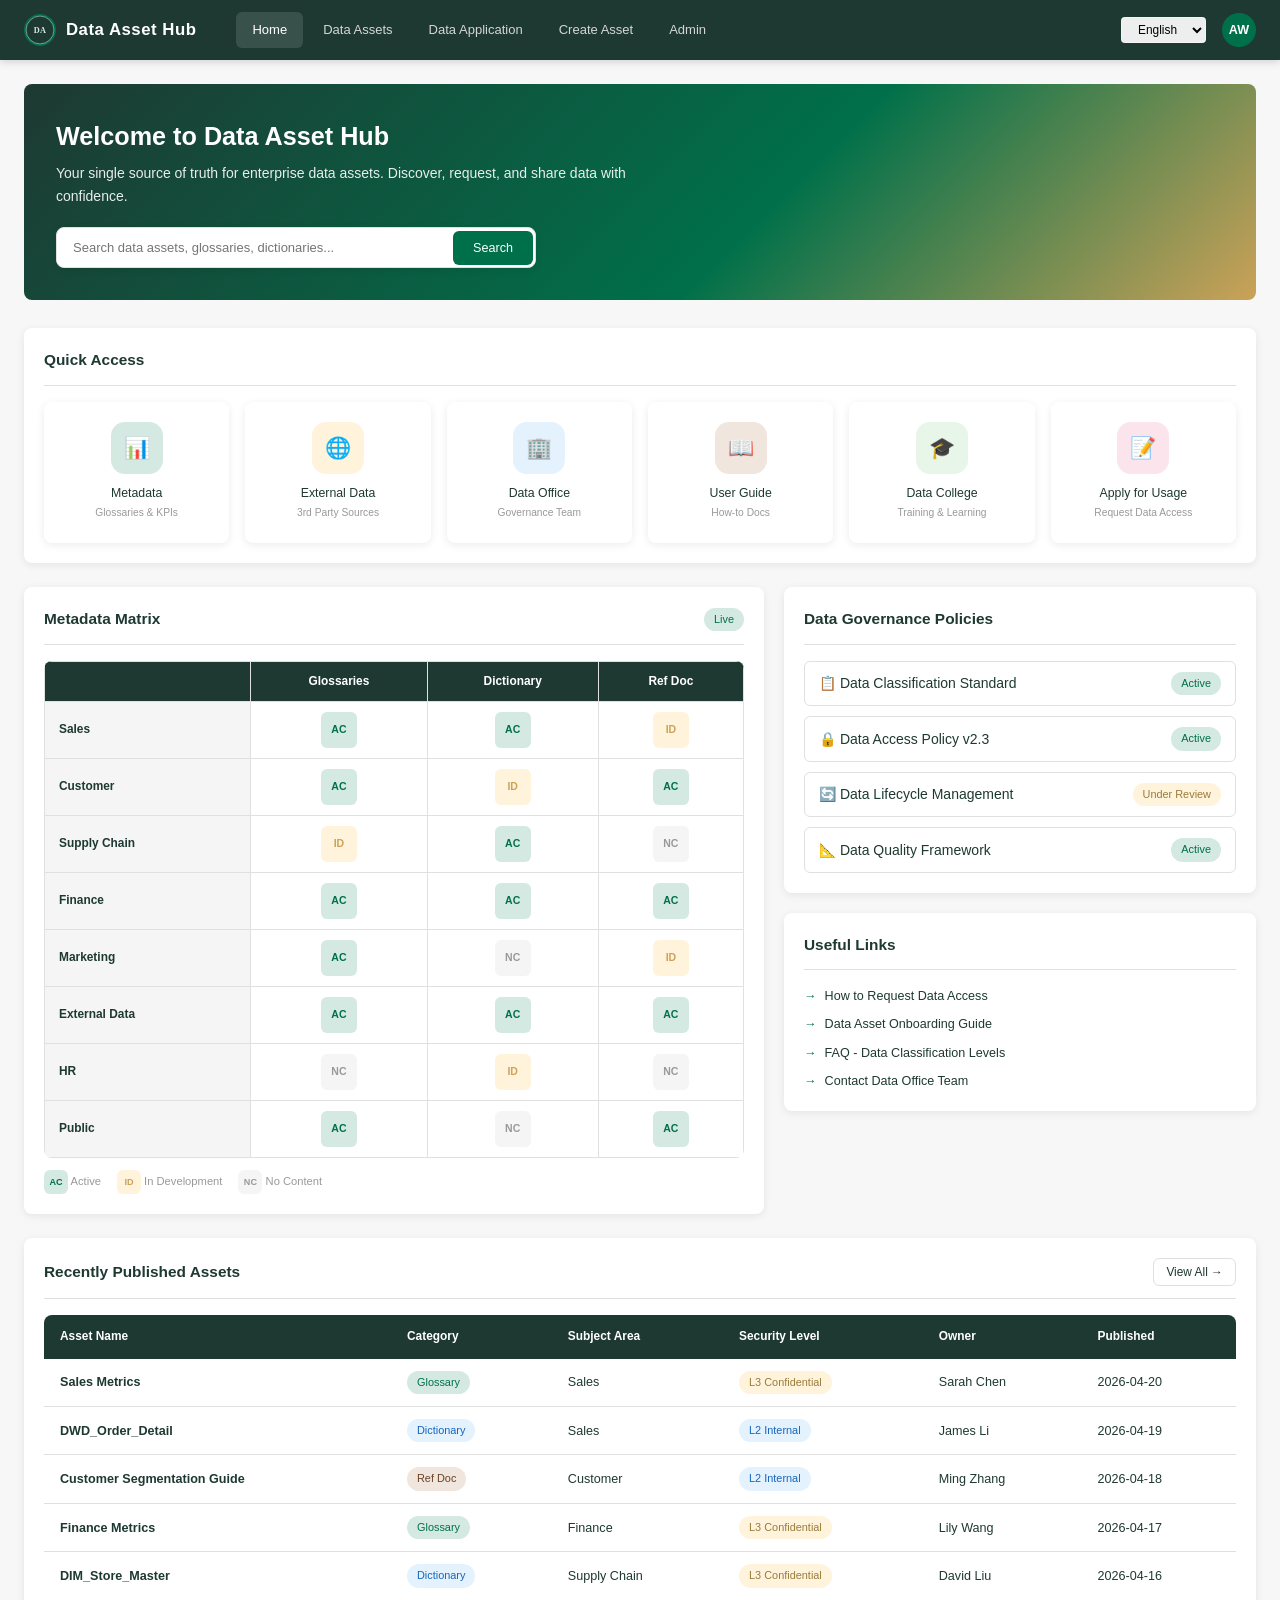
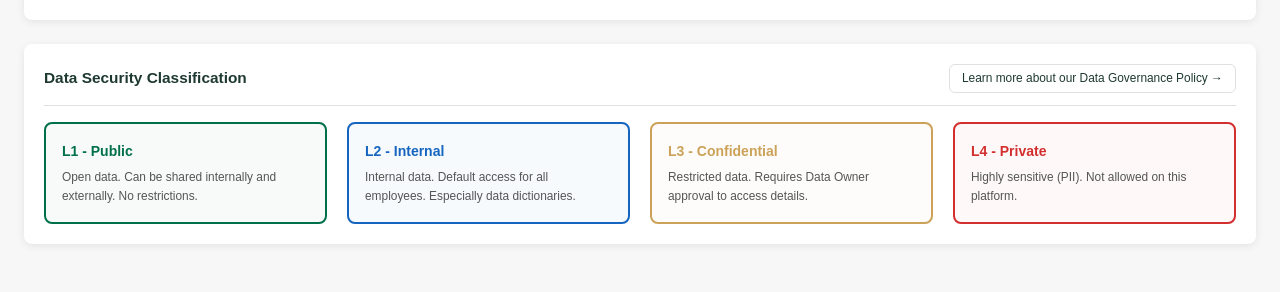
==== commit b6dea5a8: "feat: apply-asset glossary & ref doc form updates per 修改意见" ====
--- a/index.html
+++ b/index.html
@@ -24,30 +24,6 @@
         </div>
       </div>
 
-      <!-- Stats Overview -->
-      <div class="grid-4 mb-24">
-        <div class="stat-card">
-          <div class="stat-icon" style="background:var(--sb-light-green); color:var(--sb-green);">📊</div>
-          <div class="stat-number">1,247</div>
-          <div class="stat-label">Total Data Assets</div>
-        </div>
-        <div class="stat-card">
-          <div class="stat-icon" style="background:#FFF3DC; color:var(--sb-gold);">📖</div>
-          <div class="stat-number">386</div>
-          <div class="stat-label">Glossaries / Terms</div>
-        </div>
-        <div class="stat-card">
-          <div class="stat-icon" style="background:#E3F2FD; color:#1565C0;">🗂️</div>
-          <div class="stat-number">524</div>
-          <div class="stat-label">Data Dictionaries</div>
-        </div>
-        <div class="stat-card">
-          <div class="stat-icon" style="background:#F0E6DD; color:var(--sb-brown);">📄</div>
-          <div class="stat-number">337</div>
-          <div class="stat-label">Reference Documents</div>
-        </div>
-      </div>
-
       <!-- Quick Access -->
       <div class="card mb-24">
         <div class="card-header">
@@ -226,10 +202,10 @@
           </thead>
           <tbody>
             <tr style="cursor:pointer" onclick="location.href='detail-glossary.html'">
-              <td><strong>Net Revenue</strong></td>
+              <td><strong>Sales Metrics</strong></td>
               <td><span class="tag tag-green">Glossary</span></td>
               <td>Sales</td>
-              <td><span class="tag tag-l1">L1 Public</span></td>
+              <td><span class="tag tag-l3">L3 Confidential</span></td>
               <td>Sarah Chen</td>
               <td>2026-04-20</td>
             </tr>
@@ -250,10 +226,10 @@
               <td>2026-04-18</td>
             </tr>
             <tr style="cursor:pointer" onclick="location.href='detail-glossary.html'">
-              <td><strong>Comparable Store Sales Growth</strong></td>
+              <td><strong>Finance Metrics</strong></td>
               <td><span class="tag tag-green">Glossary</span></td>
               <td>Finance</td>
-              <td><span class="tag tag-l1">L1 Public</span></td>
+              <td><span class="tag tag-l3">L3 Confidential</span></td>
               <td>Lily Wang</td>
               <td>2026-04-17</td>
             </tr>
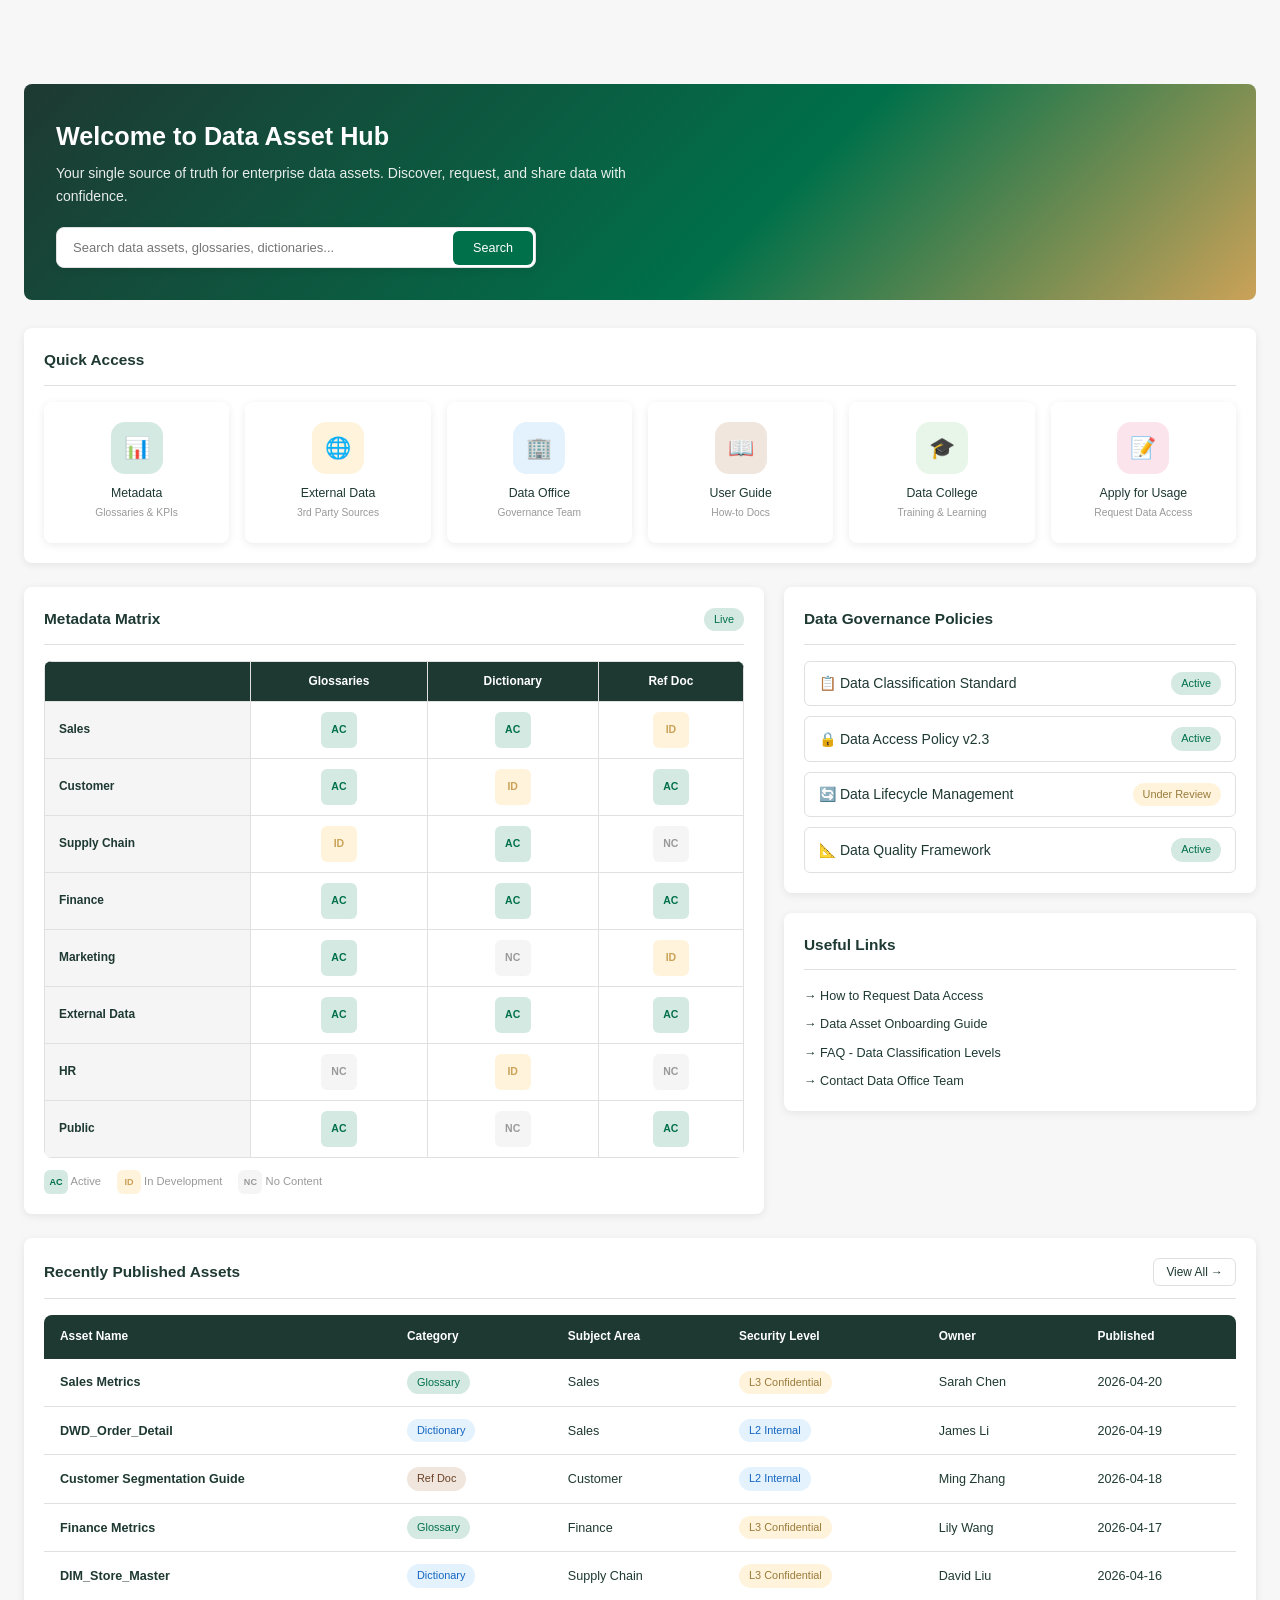
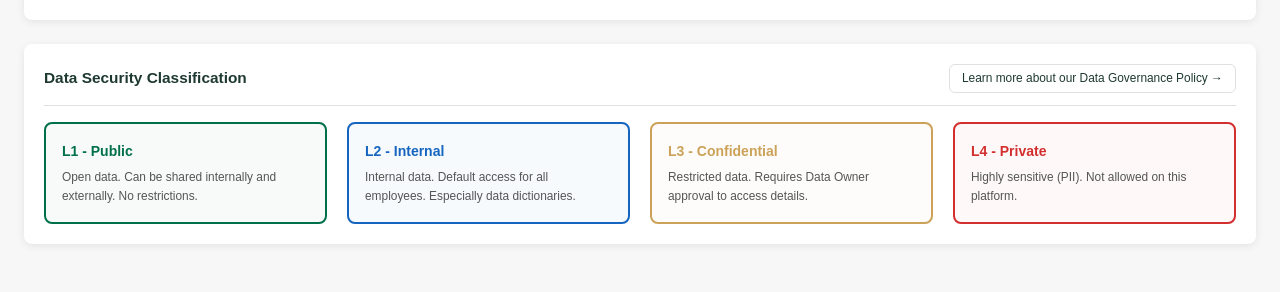
==== commit 05a375f5: "feat: implement full EN/CN language toggle across all pages" ====
--- a/index.html
+++ b/index.html
@@ -15,11 +15,11 @@
       <!-- Hero Banner -->
       <div class="detail-hero" style="margin-bottom:28px; background: linear-gradient(135deg, #1E3932 0%, #00704A 60%, #CBA258 100%);">
         <div style="max-width:640px;">
-          <h1 style="font-size:1.8rem; margin-bottom:6px;">Welcome to Data Asset Hub</h1>
-          <p style="opacity:0.9; font-size:1rem; margin-bottom:20px;">Your single source of truth for enterprise data assets. Discover, request, and share data with confidence.</p>
+          <h1 style="font-size:1.8rem; margin-bottom:6px;" data-i18n="hero_title">Welcome to Data Asset Hub</h1>
+          <p style="opacity:0.9; font-size:1rem; margin-bottom:20px;" data-i18n="hero_subtitle">Your single source of truth for enterprise data assets. Discover, request, and share data with confidence.</p>
           <div class="search-bar" style="max-width:480px; background:#fff;">
-            <input type="text" placeholder="Search data assets, glossaries, dictionaries..." onkeydown="if(event.key==='Enter')handleSearch(this)">
-            <button onclick="handleSearch(this.previousElementSibling)">Search</button>
+            <input type="text" placeholder="Search data assets, glossaries, dictionaries..." data-i18n-ph="search_ph" onkeydown="if(event.key==='Enter')handleSearch(this)">
+            <button data-i18n="btn_search" onclick="handleSearch(this.previousElementSibling)">Search</button>
           </div>
         </div>
       </div>
@@ -27,32 +27,32 @@
       <!-- Quick Access -->
       <div class="card mb-24">
         <div class="card-header">
-          <h3>Quick Access</h3>
+          <h3 data-i18n="quick_access">Quick Access</h3>
         </div>
         <div class="feature-icon-grid" style="grid-template-columns:repeat(6,1fr);">
           <a href="shelf.html?type=glossary" class="feature-icon-card">
             <div class="fi-icon" style="background:var(--sb-light-green); color:var(--sb-green);">📊</div>
-            <div class="fi-label">Metadata<br><small style="color:var(--text-muted)">Glossaries & KPIs</small></div>
+            <div class="fi-label"><span data-i18n="qa_metadata">Metadata</span><br><small style="color:var(--text-muted)" data-i18n="qa_metadata_sub">Glossaries & KPIs</small></div>
           </a>
           <a href="shelf.html?domain=external" class="feature-icon-card">
             <div class="fi-icon" style="background:#FFF3DC; color:var(--sb-gold);">🌐</div>
-            <div class="fi-label">External Data<br><small style="color:var(--text-muted)">3rd Party Sources</small></div>
+            <div class="fi-label"><span data-i18n="qa_external">External Data</span><br><small style="color:var(--text-muted)" data-i18n="qa_external_sub">3rd Party Sources</small></div>
           </a>
           <a href="#" class="feature-icon-card">
             <div class="fi-icon" style="background:#E3F2FD; color:#1565C0;">🏢</div>
-            <div class="fi-label">Data Office<br><small style="color:var(--text-muted)">Governance Team</small></div>
+            <div class="fi-label"><span data-i18n="qa_office">Data Office</span><br><small style="color:var(--text-muted)" data-i18n="qa_office_sub">Governance Team</small></div>
           </a>
           <a href="#" class="feature-icon-card">
             <div class="fi-icon" style="background:#F0E6DD; color:var(--sb-brown);">📖</div>
-            <div class="fi-label">User Guide<br><small style="color:var(--text-muted)">How-to Docs</small></div>
+            <div class="fi-label"><span data-i18n="qa_guide">User Guide</span><br><small style="color:var(--text-muted)" data-i18n="qa_guide_sub">How-to Docs</small></div>
           </a>
           <a href="#" class="feature-icon-card">
             <div class="fi-icon" style="background:#E8F5E9; color:var(--sb-dark-green);">🎓</div>
-            <div class="fi-label">Data College<br><small style="color:var(--text-muted)">Training & Learning</small></div>
+            <div class="fi-label"><span data-i18n="qa_college">Data College</span><br><small style="color:var(--text-muted)" data-i18n="qa_college_sub">Training & Learning</small></div>
           </a>
           <a href="apply-data.html" class="feature-icon-card">
             <div class="fi-icon" style="background:#FCE4EC; color:#C62828;">📝</div>
-            <div class="fi-label">Apply for Usage<br><small style="color:var(--text-muted)">Request Data Access</small></div>
+            <div class="fi-label"><span data-i18n="qa_apply">Apply for Usage</span><br><small style="color:var(--text-muted)" data-i18n="qa_apply_sub">Request Data Access</small></div>
           </a>
         </div>
       </div>
@@ -63,64 +63,64 @@
         <!-- Metadata Platform Matrix -->
         <div class="card">
           <div class="card-header">
-            <h3>Metadata Matrix</h3>
-            <span class="tag tag-green">Live</span>
+            <h3 data-i18n="metadata_matrix">Metadata Matrix</h3>
+            <span class="tag tag-green" data-i18n="tag_live">Live</span>
           </div>
           <div class="matrix-container" style="box-shadow:none;">
             <table class="matrix-table">
               <thead>
                 <tr>
                   <th></th>
-                  <th>Glossaries</th>
-                  <th>Dictionary</th>
-                  <th>Ref Doc</th>
+                  <th data-i18n="col_glossaries">Glossaries</th>
+                  <th data-i18n="col_dictionary">Dictionary</th>
+                  <th data-i18n="col_ref_doc">Ref Doc</th>
                 </tr>
               </thead>
               <tbody>
                 <tr>
-                  <th>Sales</th>
+                  <th data-i18n="row_sales">Sales</th>
                   <td><span class="matrix-cell ac" onclick="location.href='shelf.html?domain=sales&type=glossary'">AC</span></td>
                   <td><span class="matrix-cell ac" onclick="location.href='shelf.html?domain=sales&type=dictionary'">AC</span></td>
                   <td><span class="matrix-cell id">ID</span></td>
                 </tr>
                 <tr>
-                  <th>Customer</th>
+                  <th data-i18n="row_customer">Customer</th>
                   <td><span class="matrix-cell ac" onclick="location.href='shelf.html?domain=customer&type=glossary'">AC</span></td>
                   <td><span class="matrix-cell id">ID</span></td>
                   <td><span class="matrix-cell ac" onclick="location.href='shelf.html?domain=customer&type=document'">AC</span></td>
                 </tr>
                 <tr>
-                  <th>Supply Chain</th>
+                  <th data-i18n="row_supply_chain">Supply Chain</th>
                   <td><span class="matrix-cell id">ID</span></td>
                   <td><span class="matrix-cell ac" onclick="location.href='shelf.html?domain=supply&type=dictionary'">AC</span></td>
                   <td><span class="matrix-cell nc">NC</span></td>
                 </tr>
                 <tr>
-                  <th>Finance</th>
+                  <th data-i18n="row_finance">Finance</th>
                   <td><span class="matrix-cell ac" onclick="location.href='shelf.html?domain=finance&type=glossary'">AC</span></td>
                   <td><span class="matrix-cell ac" onclick="location.href='shelf.html?domain=finance&type=dictionary'">AC</span></td>
                   <td><span class="matrix-cell ac" onclick="location.href='shelf.html?domain=finance&type=document'">AC</span></td>
                 </tr>
                 <tr>
-                  <th>Marketing</th>
+                  <th data-i18n="row_marketing">Marketing</th>
                   <td><span class="matrix-cell ac" onclick="location.href='shelf.html?domain=marketing&type=glossary'">AC</span></td>
                   <td><span class="matrix-cell nc">NC</span></td>
                   <td><span class="matrix-cell id">ID</span></td>
                 </tr>
                 <tr>
-                  <th>External Data</th>
+                  <th data-i18n="row_external">External Data</th>
                   <td><span class="matrix-cell ac" onclick="location.href='shelf.html?domain=external&type=glossary'">AC</span></td>
                   <td><span class="matrix-cell ac" onclick="location.href='shelf.html?domain=external&type=dictionary'">AC</span></td>
                   <td><span class="matrix-cell ac" onclick="location.href='shelf.html?domain=external&type=document'">AC</span></td>
                 </tr>
                 <tr>
-                  <th>HR</th>
-                  <td><span class="matrix-cell nc">NC</span></td>
-                  <td><span class="matrix-cell id">ID</span></td>
-                  <td><span class="matrix-cell nc">NC</span></td>
-                </tr>
-                <tr>
-                  <th>Public</th>
+                  <th data-i18n="row_hr">HR</th>
+                  <td><span class="matrix-cell nc">NC</span></td>
+                  <td><span class="matrix-cell id">ID</span></td>
+                  <td><span class="matrix-cell nc">NC</span></td>
+                </tr>
+                <tr>
+                  <th data-i18n="row_public">Public</th>
                   <td><span class="matrix-cell ac" onclick="location.href='shelf.html?domain=public&type=glossary'">AC</span></td>
                   <td><span class="matrix-cell nc">NC</span></td>
                   <td><span class="matrix-cell ac" onclick="location.href='shelf.html?domain=public&type=document'">AC</span></td>
@@ -129,9 +129,9 @@
             </table>
           </div>
           <div style="margin-top:12px; font-size:0.8rem; color:var(--text-muted); display:flex; gap:16px;">
-            <span><span class="matrix-cell ac" style="width:24px;height:24px;font-size:0.65rem;">AC</span> Active</span>
-            <span><span class="matrix-cell id" style="width:24px;height:24px;font-size:0.65rem;">ID</span> In Development</span>
-            <span><span class="matrix-cell nc" style="width:24px;height:24px;font-size:0.65rem;">NC</span> No Content</span>
+            <span><span class="matrix-cell ac" style="width:24px;height:24px;font-size:0.65rem;">AC</span> <span data-i18n="legend_active">Active</span></span>
+            <span><span class="matrix-cell id" style="width:24px;height:24px;font-size:0.65rem;">ID</span> <span data-i18n="legend_indev">In Development</span></span>
+            <span><span class="matrix-cell nc" style="width:24px;height:24px;font-size:0.65rem;">NC</span> <span data-i18n="legend_nc">No Content</span></span>
           </div>
         </div>
 
@@ -139,44 +139,44 @@
         <div>
           <div class="card" style="margin-bottom:20px;">
             <div class="card-header">
-              <h3>Data Governance Policies</h3>
+              <h3 data-i18n="governance_policies">Data Governance Policies</h3>
             </div>
             <div style="display:flex; flex-direction:column; gap:10px;">
               <a href="#" class="flex-between" style="padding:10px 14px; border-radius:6px; border:1px solid var(--border-color); color:var(--text-primary);">
-                <span>📋 Data Classification Standard</span>
-                <span class="tag tag-green">Active</span>
-              </a>
-              <a href="#" class="flex-between" style="padding:10px 14px; border-radius:6px; border:1px solid var(--border-color); color:var(--text-primary);">
-                <span>🔒 Data Access Policy v2.3</span>
-                <span class="tag tag-green">Active</span>
-              </a>
-              <a href="#" class="flex-between" style="padding:10px 14px; border-radius:6px; border:1px solid var(--border-color); color:var(--text-primary);">
-                <span>🔄 Data Lifecycle Management</span>
-                <span class="tag tag-gold">Under Review</span>
-              </a>
-              <a href="#" class="flex-between" style="padding:10px 14px; border-radius:6px; border:1px solid var(--border-color); color:var(--text-primary);">
-                <span>📐 Data Quality Framework</span>
-                <span class="tag tag-green">Active</span>
+                <span data-i18n="policy_classification">📋 Data Classification Standard</span>
+                <span class="tag tag-green" data-i18n="tag_active">Active</span>
+              </a>
+              <a href="#" class="flex-between" style="padding:10px 14px; border-radius:6px; border:1px solid var(--border-color); color:var(--text-primary);">
+                <span data-i18n="policy_access">🔒 Data Access Policy v2.3</span>
+                <span class="tag tag-green" data-i18n="tag_active">Active</span>
+              </a>
+              <a href="#" class="flex-between" style="padding:10px 14px; border-radius:6px; border:1px solid var(--border-color); color:var(--text-primary);">
+                <span data-i18n="policy_lifecycle">🔄 Data Lifecycle Management</span>
+                <span class="tag tag-gold" data-i18n="tag_under_review">Under Review</span>
+              </a>
+              <a href="#" class="flex-between" style="padding:10px 14px; border-radius:6px; border:1px solid var(--border-color); color:var(--text-primary);">
+                <span data-i18n="policy_quality">📐 Data Quality Framework</span>
+                <span class="tag tag-green" data-i18n="tag_active">Active</span>
               </a>
             </div>
           </div>
 
           <div class="card">
             <div class="card-header">
-              <h3>Useful Links</h3>
+              <h3 data-i18n="useful_links">Useful Links</h3>
             </div>
             <div style="display:flex; flex-direction:column; gap:8px;">
               <a href="#" style="display:flex; align-items:center; gap:8px; color:var(--text-primary); font-size:0.9rem;">
-                <span style="color:var(--sb-green);">→</span> How to Request Data Access
-              </a>
-              <a href="#" style="display:flex; align-items:center; gap:8px; color:var(--text-primary); font-size:0.9rem;">
-                <span style="color:var(--sb-green);">→</span> Data Asset Onboarding Guide
-              </a>
-              <a href="#" style="display:flex; align-items:center; gap:8px; color:var(--text-primary); font-size:0.9rem;">
-                <span style="color:var(--sb-green);">→</span> FAQ - Data Classification Levels
-              </a>
-              <a href="#" style="display:flex; align-items:center; gap:8px; color:var(--text-primary); font-size:0.9rem;">
-                <span style="color:var(--sb-green);">→</span> Contact Data Office Team
+                <span data-i18n="link_request">→ How to Request Data Access</span>
+              </a>
+              <a href="#" style="display:flex; align-items:center; gap:8px; color:var(--text-primary); font-size:0.9rem;">
+                <span data-i18n="link_onboard">→ Data Asset Onboarding Guide</span>
+              </a>
+              <a href="#" style="display:flex; align-items:center; gap:8px; color:var(--text-primary); font-size:0.9rem;">
+                <span data-i18n="link_faq">→ FAQ - Data Classification Levels</span>
+              </a>
+              <a href="#" style="display:flex; align-items:center; gap:8px; color:var(--text-primary); font-size:0.9rem;">
+                <span data-i18n="link_contact">→ Contact Data Office Team</span>
               </a>
             </div>
           </div>
@@ -186,25 +186,25 @@
       <!-- Recently Published Assets -->
       <div class="card mb-24">
         <div class="card-header">
-          <h3>Recently Published Assets</h3>
-          <a href="shelf.html" class="btn btn-sm btn-secondary">View All →</a>
+          <h3 data-i18n="recently_published">Recently Published Assets</h3>
+          <a href="shelf.html" class="btn btn-sm btn-secondary" data-i18n="btn_view_all">View All →</a>
         </div>
         <table class="data-table">
           <thead>
             <tr>
-              <th>Asset Name</th>
-              <th>Category</th>
-              <th>Subject Area</th>
-              <th>Security Level</th>
-              <th>Owner</th>
-              <th>Published</th>
+              <th data-i18n="th_asset_name">Asset Name</th>
+              <th data-i18n="th_category">Category</th>
+              <th data-i18n="th_subject_area">Subject Area</th>
+              <th data-i18n="th_security">Security Level</th>
+              <th data-i18n="th_owner">Owner</th>
+              <th data-i18n="th_published">Published</th>
             </tr>
           </thead>
           <tbody>
             <tr style="cursor:pointer" onclick="location.href='detail-glossary.html'">
-              <td><strong>Sales Metrics</strong></td>
+              <td><strong data-en="Sales Metrics" data-cn="销售指标">Sales Metrics</strong></td>
               <td><span class="tag tag-green">Glossary</span></td>
-              <td>Sales</td>
+              <td data-i18n="row_sales">Sales</td>
               <td><span class="tag tag-l3">L3 Confidential</span></td>
               <td>Sarah Chen</td>
               <td>2026-04-20</td>
@@ -212,23 +212,23 @@
             <tr style="cursor:pointer" onclick="location.href='detail-dictionary.html'">
               <td><strong>DWD_Order_Detail</strong></td>
               <td><span class="tag tag-blue">Dictionary</span></td>
-              <td>Sales</td>
+              <td data-i18n="row_sales">Sales</td>
               <td><span class="tag tag-l2">L2 Internal</span></td>
               <td>James Li</td>
               <td>2026-04-19</td>
             </tr>
             <tr style="cursor:pointer" onclick="location.href='detail-document.html'">
-              <td><strong>Customer Segmentation Guide</strong></td>
+              <td><strong data-en="Customer Segmentation Guide" data-cn="客户分群指南">Customer Segmentation Guide</strong></td>
               <td><span class="tag tag-brown">Ref Doc</span></td>
-              <td>Customer</td>
+              <td data-i18n="row_customer">Customer</td>
               <td><span class="tag tag-l2">L2 Internal</span></td>
               <td>Ming Zhang</td>
               <td>2026-04-18</td>
             </tr>
             <tr style="cursor:pointer" onclick="location.href='detail-glossary.html'">
-              <td><strong>Finance Metrics</strong></td>
+              <td><strong data-en="Finance Metrics" data-cn="财务指标">Finance Metrics</strong></td>
               <td><span class="tag tag-green">Glossary</span></td>
-              <td>Finance</td>
+              <td data-i18n="row_finance">Finance</td>
               <td><span class="tag tag-l3">L3 Confidential</span></td>
               <td>Lily Wang</td>
               <td>2026-04-17</td>
@@ -236,7 +236,7 @@
             <tr style="cursor:pointer" onclick="location.href='detail-dictionary.html'">
               <td><strong>DIM_Store_Master</strong></td>
               <td><span class="tag tag-blue">Dictionary</span></td>
-              <td>Supply Chain</td>
+              <td data-i18n="row_supply_chain">Supply Chain</td>
               <td><span class="tag tag-l3">L3 Confidential</span></td>
               <td>David Liu</td>
               <td>2026-04-16</td>
@@ -248,25 +248,25 @@
       <!-- Data Security Levels Guide -->
       <div class="card mb-24">
         <div class="card-header">
-          <h3>Data Security Classification</h3>
-          <a href="detail-policy.html" class="btn btn-sm btn-secondary">Learn more about our Data Governance Policy →</a>
+          <h3 data-i18n="security_classification">Data Security Classification</h3>
+          <a href="detail-policy.html" class="btn btn-sm btn-secondary" data-i18n="sec_learn_more">Learn more about our Data Governance Policy →</a>
         </div>
         <div class="grid-4">
           <div style="padding:16px; border-radius:8px; border:2px solid var(--sb-green); background:rgba(0,112,74,0.03);">
-            <div style="font-weight:700; color:var(--sb-green); margin-bottom:6px;">L1 - Public</div>
-            <div style="font-size:0.85rem; color:var(--text-secondary);">Open data. Can be shared internally and externally. No restrictions.</div>
+            <div style="font-weight:700; color:var(--sb-green); margin-bottom:6px;" data-i18n="l1_name">L1 - Public</div>
+            <div style="font-size:0.85rem; color:var(--text-secondary);" data-i18n="l1_desc">Open data. Can be shared internally and externally. No restrictions.</div>
           </div>
           <div style="padding:16px; border-radius:8px; border:2px solid #1565C0; background:rgba(21,101,192,0.03);">
-            <div style="font-weight:700; color:#1565C0; margin-bottom:6px;">L2 - Internal</div>
-            <div style="font-size:0.85rem; color:var(--text-secondary);">Internal data. Default access for all employees. Especially data dictionaries.</div>
+            <div style="font-weight:700; color:#1565C0; margin-bottom:6px;" data-i18n="l2_name">L2 - Internal</div>
+            <div style="font-size:0.85rem; color:var(--text-secondary);" data-i18n="l2_desc">Internal data. Default access for all employees. Especially data dictionaries.</div>
           </div>
           <div style="padding:16px; border-radius:8px; border:2px solid var(--sb-gold); background:rgba(203,162,88,0.03);">
-            <div style="font-weight:700; color:var(--sb-gold); margin-bottom:6px;">L3 - Confidential</div>
-            <div style="font-size:0.85rem; color:var(--text-secondary);">Restricted data. Requires Data Owner approval to access details.</div>
+            <div style="font-weight:700; color:var(--sb-gold); margin-bottom:6px;" data-i18n="l3_name">L3 - Confidential</div>
+            <div style="font-size:0.85rem; color:var(--text-secondary);" data-i18n="l3_desc">Restricted data. Requires Data Owner approval to access details.</div>
           </div>
           <div style="padding:16px; border-radius:8px; border:2px solid var(--sb-error); background:rgba(211,47,47,0.03);">
-            <div style="font-weight:700; color:var(--sb-error); margin-bottom:6px;">L4 - Private</div>
-            <div style="font-size:0.85rem; color:var(--text-secondary);">Highly sensitive (PII). Not allowed on this platform.</div>
+            <div style="font-weight:700; color:var(--sb-error); margin-bottom:6px;" data-i18n="l4_name">L4 - Private</div>
+            <div style="font-size:0.85rem; color:var(--text-secondary);" data-i18n="l4_desc">Highly sensitive (PII). Not allowed on this platform.</div>
           </div>
         </div>
       </div>
--- a/css/style.css
+++ b/css/style.css
@@ -772,7 +772,8 @@
   gap: 6px;
 }
 
-.asset-card .ac-owner-avatar {
+.asset-card .ac-owner-avatar,
+.asset-list-item .ac-owner-avatar {
   width: 22px;
   height: 22px;
   border-radius: 50%;
@@ -1036,6 +1037,11 @@
 .fw-600 { font-weight: 600; }
 .hidden { display: none; }
 
+/* -- Language Toggle Blocks -- */
+/* .i18n-cn blocks are hidden by default (EN is default language).
+   JS applyLang() overrides display via inline style. */
+.i18n-cn { display: none; }
+
 /* -- Responsive -- */
 @media (max-width: 1024px) {
   .grid-4 { grid-template-columns: repeat(2, 1fr); }
